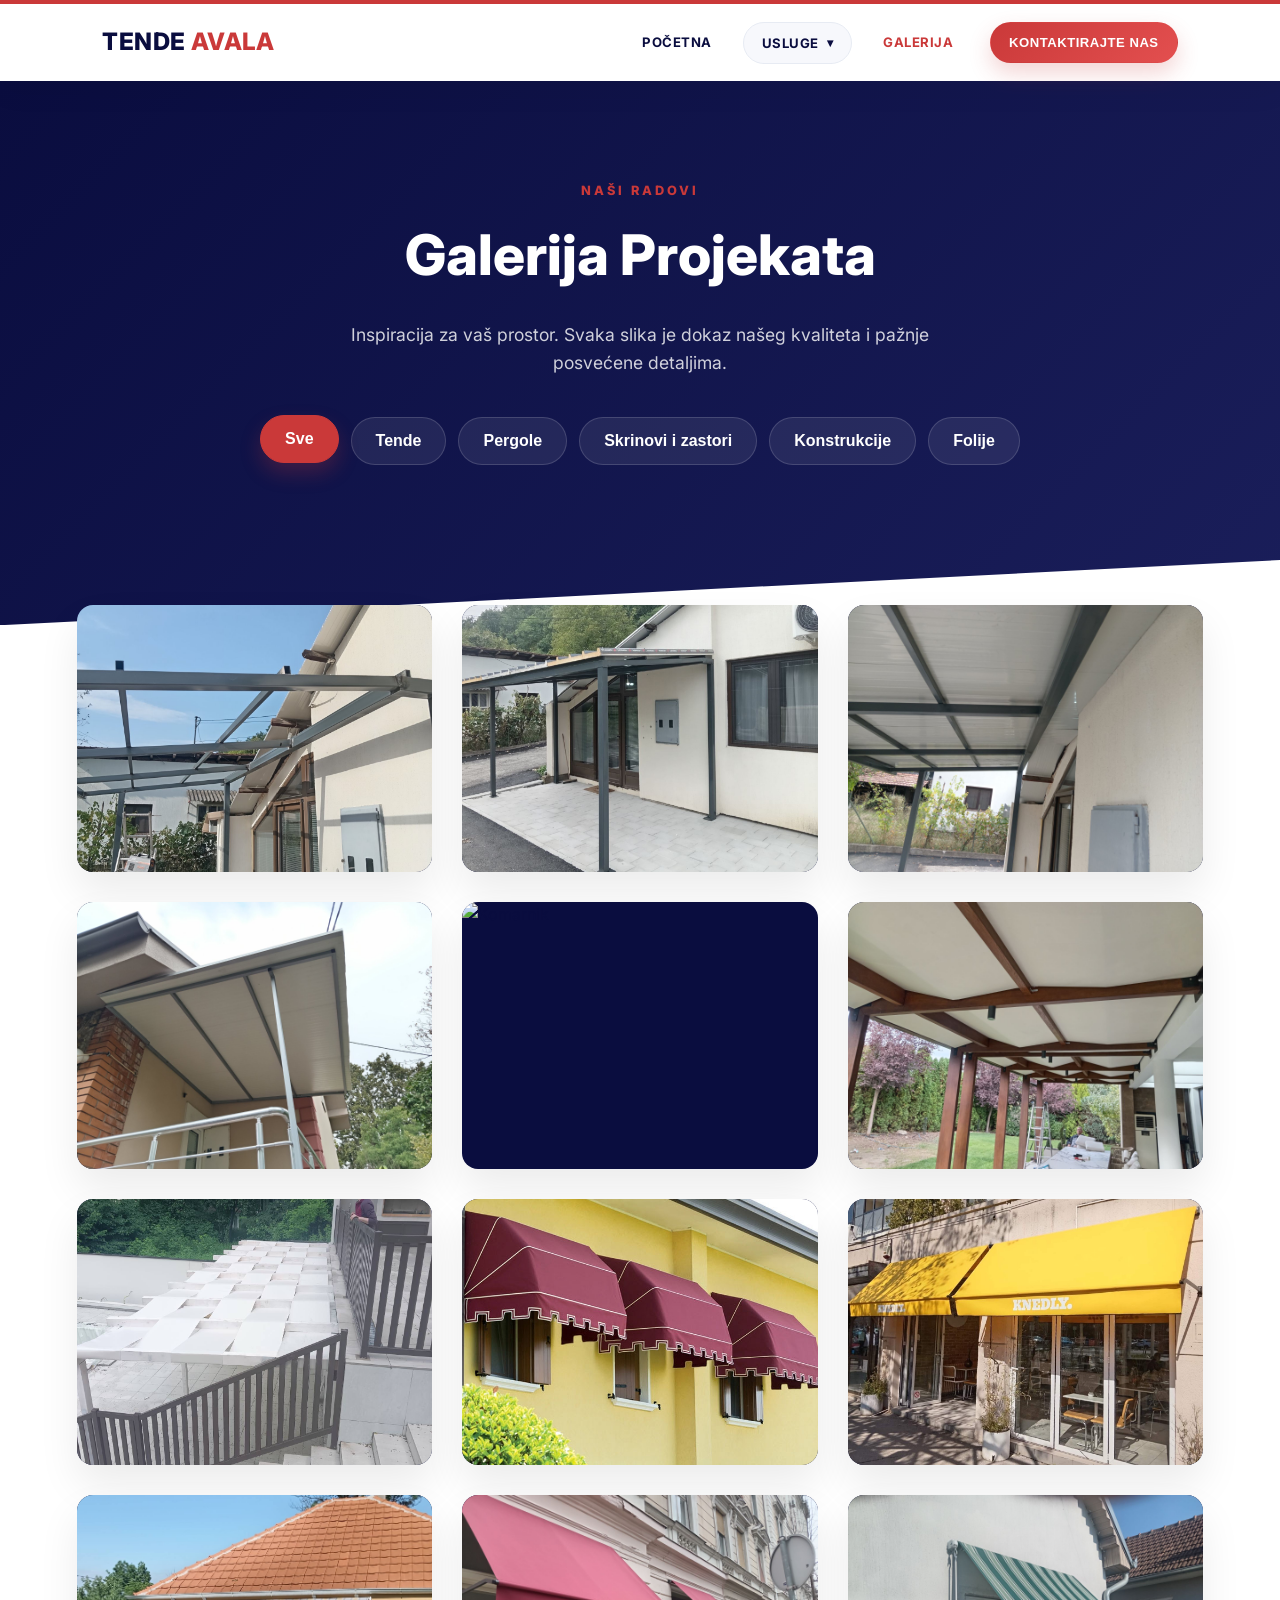
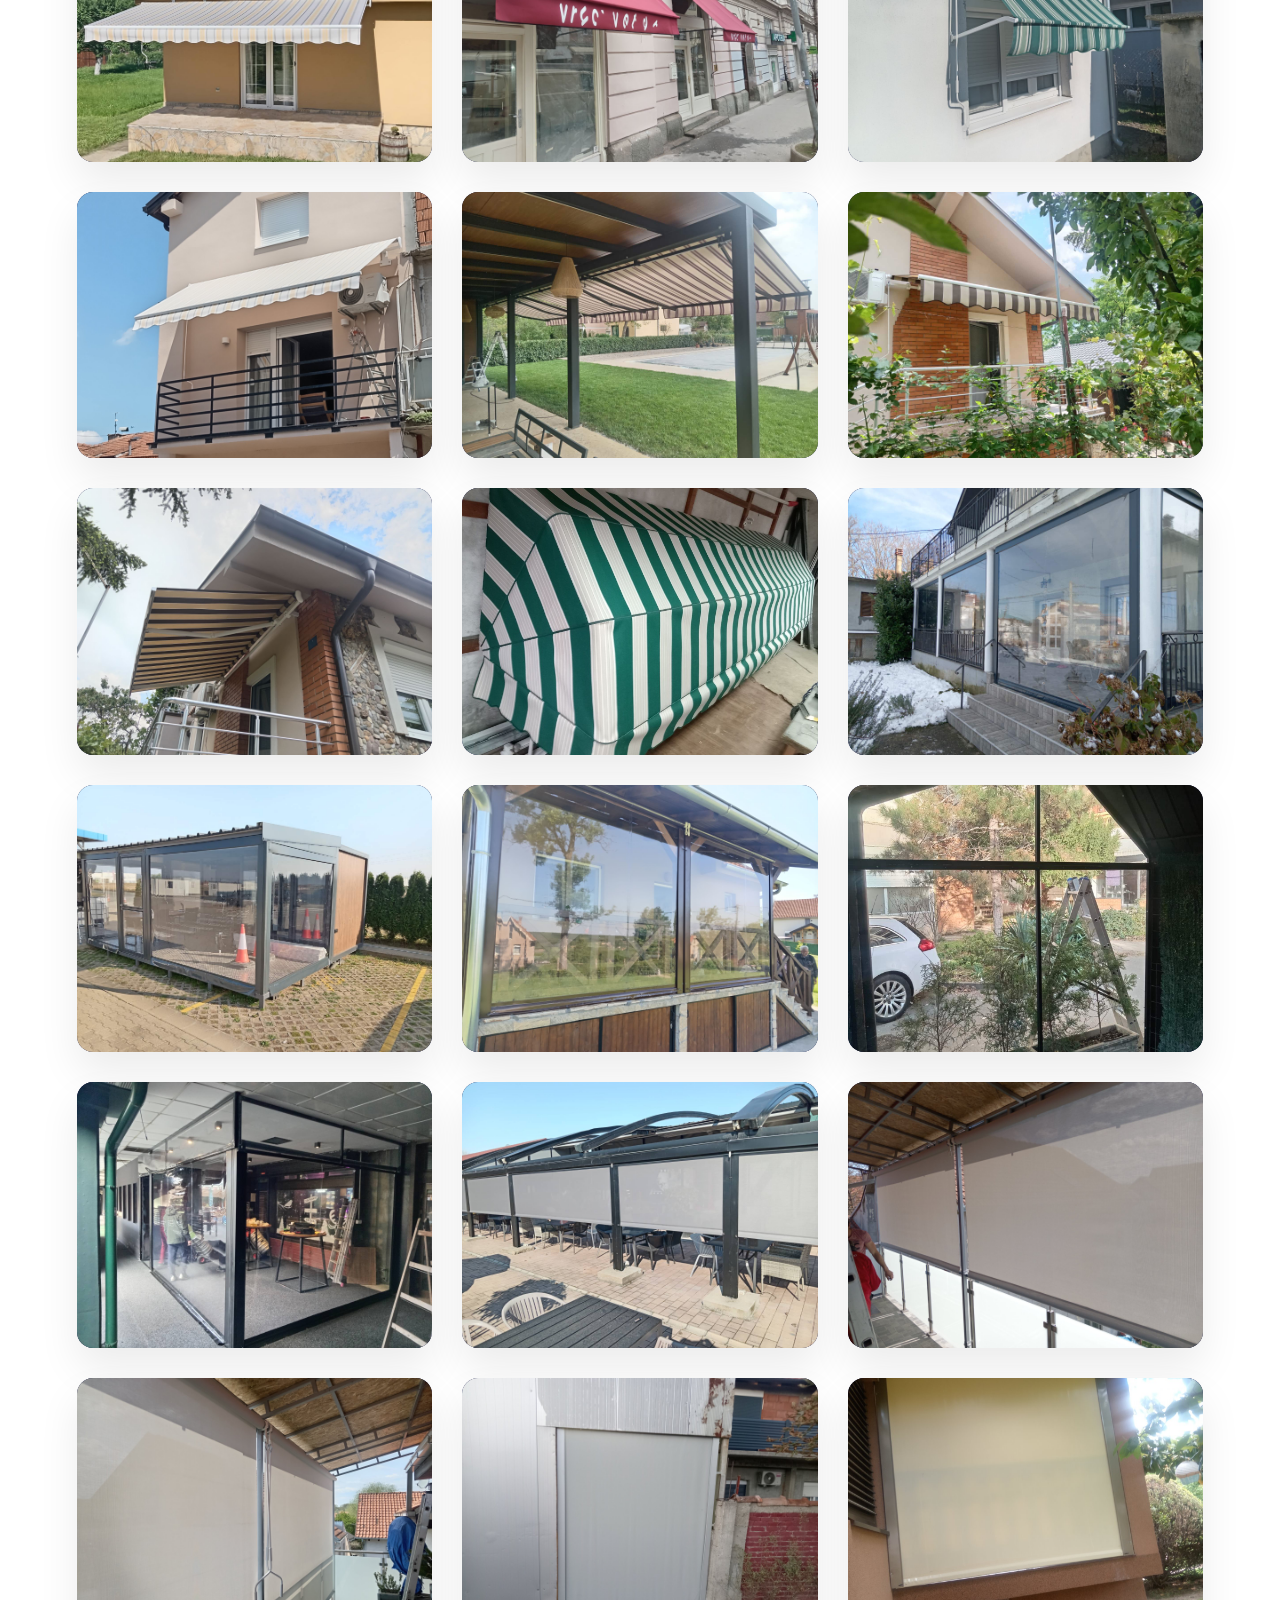
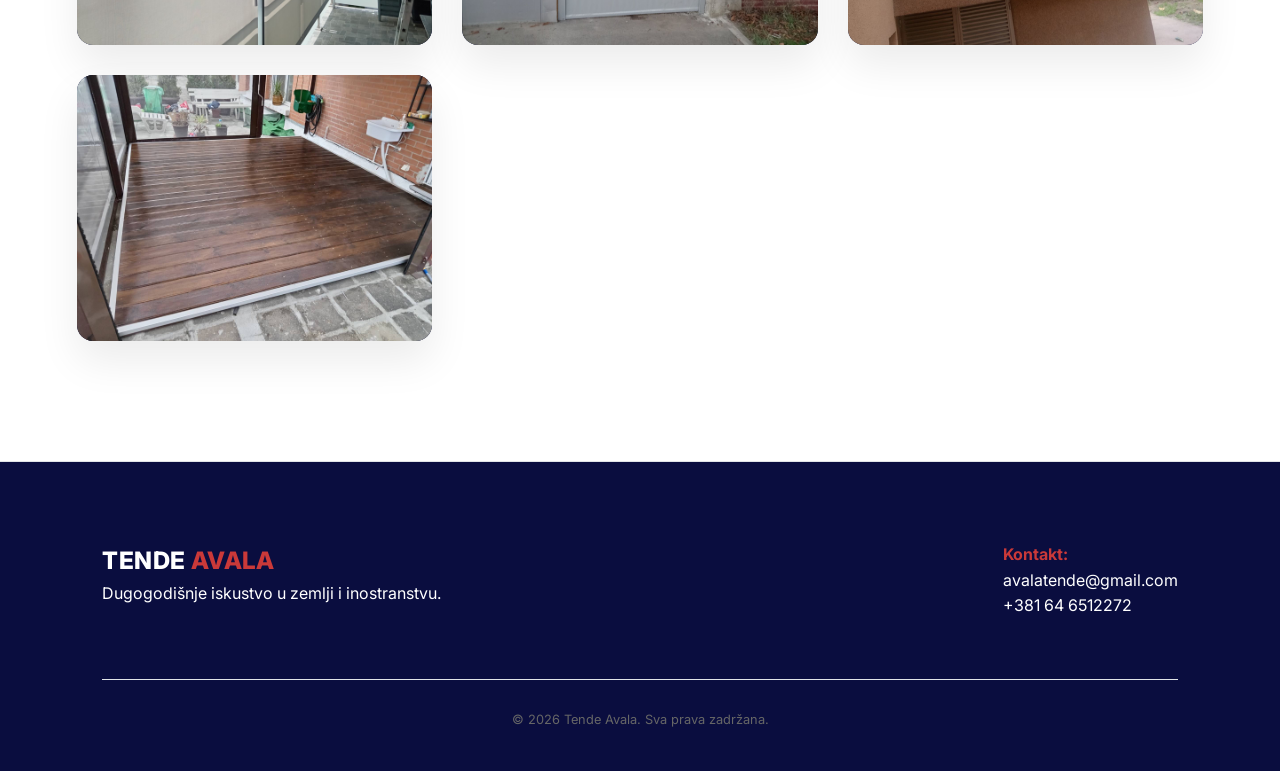
==== galerija.html @ 75082b41 "Add files via upload" ====
<!DOCTYPE html>
<html lang="sr">
<head>
    <meta charset="UTF-8">
    <meta name="viewport" content="width=device-width, initial-scale=1.0">
    <title>Galerija | Tende Avala</title>
    <link rel="stylesheet" href="galerija.css">
    <link href="https://fonts.googleapis.com/css2?family=Inter:wght@300;400;600;700;800&display=swap" rel="stylesheet">
</head>
<body>

    <header>
        <div class="logo">TENDE <span>AVALA</span></div>

        <input type="checkbox" id="nav-check">
        <label for="nav-check" class="nav-toggler" aria-label="Otvori meni">
            <span></span>
            <span></span>
            <span></span>
        </label>

        <nav class="navbar">
            <div class="nav-main-links">
                <a href="pocetna.html" class="nav-pill">Početna</a>

                <div class="nav-dropdown services-dropdown">
                    <button type="button" class="nav-link-btn dropdown-trigger" aria-expanded="false">
                        Usluge <span class="chevron">▾</span>
                    </button>

                    <div class="dropdown-menu nav-services-mobile">
                        <a href="usluge.html">Pregled usluga</a>
                        <a href="usluge.html#obicne-tende">Obične Tende</a>
                        <a href="usluge.html#podijumi">Podijumi</a>
                        <a href="usluge.html#pergole">Pergole</a>
                        <a href="usluge.html#folije">Providne Folije</a>
                        <a href="usluge.html#roletne-venecijaneri">Roletne i Venecijaneri</a>
                        <a href="usluge.html#zastori-skrinovi">Zastori i Skrinovi</a>
                        <a href="usluge.html#komarnici">Komarnici</a>
                        <a href="usluge.html#metalne-konstrukcije">Metalne Konstrukcije</a>
                    </div>
                </div>

                <a href="galerija.html" class="nav-pill active">Galerija</a>
            </div>

            <div class="nav-actions">
                <div class="contact-dropdown">
                    <button type="button" class="contact-btn">
                        Kontaktirajte nas
                    </button>
                    <div class="contact-popup">
                        <span>Direktan poziv</span>
                        <a href="tel:+381646512272">+381 64 6512272</a>
                    </div>
                </div>
            </div>
        </nav>
    </header>

    <main>
        <section class="gal-hero">
            <span class="tag">NAŠI RADOVI</span>
            <h1>Galerija Projekata</h1>
            <p class="lead">Inspiracija za vaš prostor. Svaka slika je dokaz našeg kvaliteta i pažnje posvećene detaljima.</p>
            
            <div class="filter-bar">
                <button class="filter-btn active" data-filter="all">Sve</button>
                <button class="filter-btn" data-filter="tende">Tende</button>
                <button class="filter-btn" data-filter="pergole">Pergole</button>
                <button class="filter-btn" data-filter="skrinovi">Skrinovi i zastori</button>
                <button class="filter-btn" data-filter="konstrukcije">Konstrukcije</button>
                <button class="filter-btn" data-filter="folije">Folije</button>
            </div>
        </section>

        <div class="gallery-grid" id="main-grid">
            <div class="gal-card konstrukcije">
                <img src="slike/konstrukcije/konstrukcija1-1.JPG" alt="Konstrukcija">
                <div class="overlay"><div class="info"><span class="cat">Konstrukcije</span><h3>Noseći profil</h3></div></div>
            </div>
            <div class="gal-card konstrukcije">
                <img src="slike/konstrukcije/konstrukcija1-2.JPG" alt="Konstrukcija">
                <div class="overlay"><div class="info"><span class="cat">Konstrukcije</span><h3>Metalna konstrukcija</h3></div></div>
            </div>
            <div class="gal-card konstrukcije">
                <img src="slike/konstrukcije/konstrukcija1-3.JPG" alt="Konstrukcija">
                <div class="overlay"><div class="info"><span class="cat">Konstrukcije</span><h3>Noseći profil</h3></div></div>
            </div>
            <div class="gal-card konstrukcije">
                <img src="slike/konstrukcije/konstrukcija2.JPG" alt="Konstrukcija">
                <div class="overlay"><div class="info"><span class="cat">Konstrukcije</span><h3>Metalna konstrukcija</h3></div></div>
            </div>

            <div class="gal-card skrinovi">
                <img src="slike/komarnici/komarnik1.JPG" alt="Komarnik">
                <div class="overlay"><div class="info"><span class="cat">Komarnici</span><h3>Komarnik</h3></div></div>
            </div>

            <div class="gal-card pergole">
                <img src="slike/pergole/pergola1.JPG" alt="Pergola">
                <div class="overlay"><div class="info"><span class="cat">Pergole</span><h3>Drvena pergola</h3></div></div>
            </div>
            <div class="gal-card pergole">
                <img src="slike/pergole/pergola2.JPG" alt="Pergola">
                <div class="overlay"><div class="info"><span class="cat">Pergole</span><h3>Sistem pergola</h3></div></div>
            </div>

            <div class="gal-card tende">
                <img src="slike/tenda/tenda1.JPG" alt="Tenda">
                <div class="overlay"><div class="info"><span class="cat">Tende</span><h3>Sistem tendi</h3></div></div>
            </div>
            <div class="gal-card tende">
                <img src="slike/tenda/tenda2.JPG" alt="Tenda">
                <div class="overlay"><div class="info"><span class="cat">Tende</span><h3>Tenda za izlog</h3></div></div>
            </div>
            <div class="gal-card tende">
                <img src="slike/tenda/tenda3.JPG" alt="Tenda">
                <div class="overlay"><div class="info"><span class="cat">Tende</span><h3>Balkonska tenda</h3></div></div>
            </div>
            <div class="gal-card tende">
                <img src="slike/tenda/tenda4.JPG" alt="Tenda">
                <div class="overlay"><div class="info"><span class="cat">Tende</span><h3>Tenda za izlog</h3></div></div>
            </div>
            <div class="gal-card tende">
                <img src="slike/tenda/tenda5.JPG" alt="Tenda">
                <div class="overlay"><div class="info"><span class="cat">Tende</span><h3>Tenda za baštu</h3></div></div>
            </div>
            <div class="gal-card tende">
                <img src="slike/tenda/tenda6.JPG" alt="Tenda">
                <div class="overlay"><div class="info"><span class="cat">Tende</span><h3>Balkonska tenda</h3></div></div>
            </div>
            <div class="gal-card tende">
                <img src="slike/tenda/tenda7.JPG" alt="Tenda">
                <div class="overlay"><div class="info"><span class="cat">Tende</span><h3>Balkonska tenda</h3></div></div>
            </div>
            <div class="gal-card tende">
                <img src="slike/tenda/tenda8.JPG" alt="Tenda">
                <div class="overlay"><div class="info"><span class="cat">Tende</span><h3>Tenda</h3></div></div>
            </div>
            <div class="gal-card tende">
                <img src="slike/tenda/tenda9.JPG" alt="Tenda">
                <div class="overlay"><div class="info"><span class="cat">Tende</span><h3>Tenda</h3></div></div>
            </div>
            <div class="gal-card tende">
                <img src="slike/tenda/tenda10.JPG" alt="Tenda">
                <div class="overlay"><div class="info"><span class="cat">Tende</span><h3>Tenda</h3></div></div>
            </div>

            <div class="gal-card folije">
                <img src="slike/folije/folija1.JPG" alt="Folija">
                <div class="overlay"><div class="info"><span class="cat">Folije</span><h3>PVC Folija</h3></div></div>
            </div>
            <div class="gal-card folije">
                <img src="slike/folije/folija2.JPG" alt="Folija">
                <div class="overlay"><div class="info"><span class="cat">Folije</span><h3>PVC Folija</h3></div></div>
            </div>
            <div class="gal-card folije">
                <img src="slike/folije/folija3.JPG" alt="Folija">
                <div class="overlay"><div class="info"><span class="cat">Folije</span><h3>PVC Folija</h3></div></div>
            </div>
            <div class="gal-card folije">
                <img src="slike/folije/folija4.JPG" alt="Folija">
                <div class="overlay"><div class="info"><span class="cat">Folije</span><h3>PVC Folija</h3></div></div>
            </div>
            <div class="gal-card folije">
                <img src="slike/folije/folija5.JPG" alt="Folija">
                <div class="overlay"><div class="info"><span class="cat">Folije</span><h3>PVC Folija</h3></div></div>
            </div>

            <div class="gal-card skrinovi">
                <img src="slike/skrinovi/skrin1.JPG" alt="Skrin">
                <div class="overlay"><div class="info"><span class="cat">Skrinovi</span><h3>Skrin sistem</h3></div></div>
            </div>
            <div class="gal-card skrinovi">
                <img src="slike/skrinovi/skrin3.JPG" alt="Skrin">
                <div class="overlay"><div class="info"><span class="cat">Skrinovi</span><h3>Skrin</h3></div></div>
            </div>
            <div class="gal-card skrinovi">
                <img src="slike/skrinovi/skrin4.JPG" alt="Skrin">
                <div class="overlay"><div class="info"><span class="cat">Skrinovi</span><h3>Skrin</h3></div></div>
            </div>
            <div class="gal-card skrinovi">
                <img src="slike/skrinovi/zastor1.JPG" alt="Zastor">
                <div class="overlay"><div class="info"><span class="cat">Zastor</span><h3>Zastor</h3></div></div>
            </div>
            <div class="gal-card skrinovi">
                <img src="slike/skrinovi/zastor2.JPG" alt="Zastor">
                <div class="overlay"><div class="info"><span class="cat">Zastor</span><h3>Zastor</h3></div></div>
            </div>

            <div class="gal-card podijumi">
                <img src="slike/podijumi/podijum1.JPG" alt="Podijum">
                <div class="overlay"><div class="info"><span class="cat">Podijumi</span><h3>Drveni podijum</h3></div></div>
            </div>
        </div>
    </main>

    <div id="lightbox" class="lightbox">
        <span class="close-lbox">&times;</span>
        <img class="lightbox-img" id="lightbox-img" alt="Uvećana slika">
        <div id="caption"></div>
    </div>

    <footer>
        <div class="footer-wrap">
            <div class="footer-brand">
                <div class="logo">TENDE <span>AVALA</span></div>
                <p>Dugogodišnje iskustvo u zemlji i inostranstvu.</p>
            </div>
            
            <div class="footer-info">
                <p><strong>Kontakt:</strong></p>
                <p>avalatende@gmail.com</p>
                <p>+381 64 6512272</p>
            </div>
        </div>
        <div class="footer-bottom">
            <p>&copy; 2026 Tende Avala. Sva prava zadržana.</p>
        </div>
    </footer>

    <script>
        const filterBtns = document.querySelectorAll('.filter-btn');
        const cards = document.querySelectorAll('.gal-card');
        const navCheck = document.getElementById('nav-check');

        function closeAllDropdowns() {
            document.querySelectorAll('.services-dropdown, .contact-dropdown').forEach(drop => {
                drop.classList.remove('open');
            });

            document.querySelectorAll('.dropdown-trigger').forEach(btn => {
                btn.setAttribute('aria-expanded', 'false');
            });
        }

        document.querySelectorAll('.dropdown-trigger, .contact-btn').forEach(btn => {
            btn.addEventListener('click', (e) => {
                const wrapper = btn.closest('.services-dropdown, .contact-dropdown');
                const isOpen = wrapper.classList.contains('open');

                closeAllDropdowns();

                if (!isOpen) {
                    wrapper.classList.add('open');
                    if (btn.classList.contains('dropdown-trigger')) {
                        btn.setAttribute('aria-expanded', 'true');
                    }
                }

                e.stopPropagation();
            });
        });

        document.addEventListener('click', (e) => {
            if (!e.target.closest('.nav-dropdown') && !e.target.closest('.contact-dropdown')) {
                closeAllDropdowns();
            }
        });

        filterBtns.forEach(btn => {
            btn.addEventListener('click', () => {
                filterBtns.forEach(b => b.classList.remove('active'));
                btn.classList.add('active');
                const filter = btn.getAttribute('data-filter');

                cards.forEach(card => {
                    if (filter === 'all' || card.classList.contains(filter)) {
                        card.style.display = 'block';
                    } else {
                        card.style.display = 'none';
                    }
                });
            });
        });

        const lightbox = document.getElementById('lightbox');
        const lightboxImg = document.getElementById('lightbox-img');
        const caption = document.getElementById('caption');
        const closeBtn = document.querySelector('.close-lbox');

        cards.forEach(card => {
            card.addEventListener('click', () => {
                const img = card.querySelector('img');
                const titleElement = card.querySelector('h3');
                const title = titleElement ? titleElement.innerText : img.alt;

                lightbox.style.display = 'flex';
                lightboxImg.src = img.src;
                caption.innerText = title;
            });
        });

        closeBtn.onclick = () => lightbox.style.display = 'none';
        lightbox.onclick = (e) => {
            if (e.target === lightbox) lightbox.style.display = 'none';
        };

        document.querySelectorAll('.navbar a').forEach(link => {
            link.addEventListener('click', () => {
                navCheck.checked = false;
                closeAllDropdowns();
            });
        });

        document.addEventListener('keydown', (e) => {
            if (e.key === 'Escape') {
                lightbox.style.display = 'none';
                navCheck.checked = false;
                closeAllDropdowns();
            }
        });
    </script>
</body>
</html>
---- galerija.css ----
:root {
    --red: #ca3939;
    --darkblue: #0a0d3f;
    --white: #ffffff;
    --bg-light: #f8f9fa;
    --grey: #e1e4e8;
    --text-muted: #666;
    --transition: all 0.45s cubic-bezier(0.165, 0.84, 0.44, 1);
}

* {
    margin: 0;
    padding: 0;
    box-sizing: border-box;
}

html {
    scroll-behavior: smooth;
}

body {
    font-family: 'Inter', sans-serif;
    background-color: var(--white);
    color: var(--darkblue);
    line-height: 1.6;
    overflow-x: hidden;
}

/* HEADER */
header {
    display: flex;
    justify-content: space-between;
    align-items: center;
    padding: 15px 8%;
    background: var(--white);
    position: sticky;
    top: 0;
    z-index: 1000;
    border-top: 4px solid var(--red);
    box-shadow: 0 10px 30px rgba(0, 0, 0, 0.05);
}

.logo {
    font-size: 1.5rem;
    font-weight: 800;
    color: var(--darkblue);
    letter-spacing: 0.4px;
}

.logo span {
    color: var(--red);
}

#nav-check {
    display: none;
}

.navbar {
    display: flex;
    align-items: center;
    gap: 18px;
}

.nav-main-links {
    display: flex;
    align-items: center;
    gap: 12px;
}

.nav-pill,
.nav-link-btn,
.contact-btn {
    text-decoration: none;
    font-weight: 700;
    text-transform: uppercase;
    font-size: 0.82rem;
    letter-spacing: 0.5px;
    border-radius: 999px;
    padding: 12px 18px;
    transition: var(--transition);
    border: 1px solid transparent;
    cursor: pointer;
    display: inline-flex;
    align-items: center;
    justify-content: center;
    gap: 8px;
    white-space: nowrap;
}

.nav-pill {
    color: var(--darkblue);
    background: transparent;
}

.nav-pill:hover,
.nav-link-btn:hover {
    background: var(--bg-light);
    color: var(--red);
}

.nav-pill.active {
    color: var(--red);
}

.nav-link-btn {
    background: #f7f8fc;
    color: var(--darkblue);
    border-color: #e7ebf3;
    font-family: inherit;
    appearance: none;
}

.nav-link-btn .chevron {
    font-size: 0.75rem;
    line-height: 1;
    transition: transform 0.25s ease;
}

.nav-dropdown.open .chevron {
    transform: rotate(180deg);
}

.nav-actions {
    display: flex;
    align-items: center;
}

.contact-dropdown {
    position: relative;
}

.contact-btn {
    background: linear-gradient(135deg, var(--red), #e34f4f);
    color: var(--white);
    box-shadow: 0 10px 22px rgba(202, 57, 57, 0.22);
    border-color: transparent;
}

.contact-btn:hover {
    transform: translateY(-1px);
    box-shadow: 0 14px 28px rgba(202, 57, 57, 0.28);
}

.contact-popup,
.dropdown-menu {
    position: absolute;
    top: calc(100% + 12px);
    opacity: 0;
    visibility: hidden;
    transform: translateY(10px);
    transition: var(--transition);
    pointer-events: none;
}

.services-dropdown {
    position: relative;
}

.dropdown-menu {
    left: 0;
    min-width: 280px;
    background: rgba(255, 255, 255, 0.98);
    border: 1px solid #edf1f6;
    border-radius: 18px;
    box-shadow: 0 25px 60px rgba(10, 13, 63, 0.12);
    padding: 10px;
    z-index: 1001;
    backdrop-filter: blur(10px);
}

.dropdown-menu a {
    display: block;
    text-decoration: none;
    color: var(--darkblue);
    font-weight: 700;
    font-size: 0.88rem;
    padding: 12px 14px;
    border-radius: 12px;
    transition: var(--transition);
}

.dropdown-menu a:hover {
    background: var(--bg-light);
    color: var(--red);
}

.contact-popup {
    right: 0;
    min-width: 230px;
    background: rgba(255, 255, 255, 0.98);
    border: 1px solid #edf1f6;
    border-radius: 18px;
    box-shadow: 0 25px 60px rgba(10, 13, 63, 0.12);
    padding: 14px 16px;
    z-index: 1001;
    backdrop-filter: blur(10px);
}

.contact-popup span {
    display: block;
    font-size: 0.75rem;
    color: var(--text-muted);
    margin-bottom: 6px;
    text-transform: uppercase;
    letter-spacing: 1px;
    font-weight: 800;
}

.contact-popup a {
    text-decoration: none;
    color: var(--darkblue);
    font-weight: 800;
    font-size: 0.95rem;
}

.services-dropdown.open .dropdown-menu,
.contact-dropdown.open .contact-popup {
    opacity: 1;
    visibility: visible;
    transform: translateY(0);
    pointer-events: auto;
}

/* Desktop hover */
@media (min-width: 901px) {
    .services-dropdown:hover .dropdown-menu {
        opacity: 1;
        visibility: visible;
        transform: translateY(0);
        pointer-events: auto;
    }

    .contact-dropdown:hover .contact-popup {
        opacity: 1;
        visibility: visible;
        transform: translateY(0);
        pointer-events: auto;
    }
}

/* BURGER */
.nav-toggler {
    display: none;
}

/* HERO */
.gal-hero {
    background: linear-gradient(135deg, var(--darkblue) 0%, #1a1e5a 100%);
    padding: 100px 8% 160px;
    color: var(--white);
    text-align: center;
    clip-path: polygon(0 0, 100% 0, 100% 88%, 0 100%);
}

.tag {
    color: var(--red);
    font-weight: 800;
    font-size: 0.8rem;
    letter-spacing: 3px;
    display: block;
    margin-bottom: 10px;
}

.gal-hero h1 {
    font-size: clamp(2.2rem, 5vw, 3.5rem);
    margin-bottom: 20px;
    font-weight: 800;
}

.lead {
    opacity: 0.8;
    max-width: 650px;
    margin: 0 auto 40px;
    font-size: 1.1rem;
}

/* FILTER BAR */
.filter-bar {
    display: flex;
    justify-content: center;
    gap: 12px;
    flex-wrap: wrap;
    max-width: 820px;
    margin: 30px auto 0;
}

.filter-btn {
    background: rgba(255, 255, 255, 0.08);
    border: 1px solid rgba(255, 255, 255, 0.15);
    color: white;
    padding: 14px 24px;
    border-radius: 999px;
    cursor: pointer;
    font-weight: 700;
    font-size: 1rem;
    transition: var(--transition);
    white-space: nowrap;
}

.filter-btn:hover,
.filter-btn.active {
    background: var(--red);
    border-color: var(--red);
    transform: translateY(-2px);
    box-shadow: 0 10px 20px rgba(202, 57, 57, 0.25);
}

/* GALLERY */
.gallery-grid {
    display: grid;
    grid-template-columns: repeat(auto-fit, minmax(320px, 1fr));
    gap: 30px;
    padding: 80px 6% 120px;
    margin-top: -100px;
    max-width: 1400px;
    margin-left: auto;
    margin-right: auto;
}

.gal-card {
    width: 100%;
    position: relative;
    border-radius: 16px;
    overflow: hidden;
    cursor: pointer;
    background: #0a0d3f;
    box-shadow: 0 20px 40px rgba(0, 0, 0, 0.08);
    transition: var(--transition);
    display: block;
    aspect-ratio: 4 / 3;
}

.gal-card img {
    width: 100%;
    height: 100%;
    object-fit: cover;
    display: block;
    transition: var(--transition);
}

/* OVERLAY */
.overlay {
    position: absolute;
    inset: 0;
    background: linear-gradient(to top, rgba(10, 13, 63, 0.9), transparent 60%);
    display: flex;
    align-items: flex-end;
    padding: 35px;
    opacity: 0;
    transition: var(--transition);
}

.info h3 {
    color: white;
    font-size: 1.4rem;
    margin-top: 5px;
    font-weight: 700;
}

.cat {
    color: var(--red);
    font-weight: 800;
    font-size: 0.8rem;
    text-transform: uppercase;
    letter-spacing: 1.5px;
}

.gal-card:hover {
    transform: translateY(-12px);
    box-shadow: 0 30px 60px rgba(10, 13, 63, 0.2);
}

.gal-card:hover img {
    transform: scale(1.08);
}

.gal-card:hover .overlay {
    opacity: 1;
}

/* LIGHTBOX */
.lightbox {
    display: none;
    position: fixed;
    inset: 0;
    z-index: 2000;
    background: rgba(10, 13, 63, 0.97);
    backdrop-filter: blur(10px);
    align-items: center;
    justify-content: center;
    flex-direction: column;
    padding: 20px;
}

.lightbox-img {
    max-width: 85%;
    max-height: 75vh;
    border-radius: 12px;
    border: 5px solid white;
    box-shadow: 0 0 50px rgba(0, 0, 0, 0.5);
    object-fit: contain;
}

#caption {
    color: white;
    margin-top: 25px;
    font-size: 1.4rem;
    font-weight: 700;
    text-align: center;
}

.close-lbox {
    position: absolute;
    top: 24px;
    right: 28px;
    font-size: 3.2rem;
    color: white;
    cursor: pointer;
    transition: 0.3s;
    line-height: 1;
}

.close-lbox:hover {
    color: var(--red);
    transform: scale(1.08);
}

/* FOOTER */
footer {
    padding: 80px 8% 40px;
    background: var(--darkblue);
    color: var(--white);
    border-top: 1px solid var(--grey);
}

footer .logo {
    color: var(--white);
}

footer .logo span {
    color: var(--red);
}

.footer-wrap {
    display: flex;
    justify-content: space-between;
    gap: 30px;
    align-items: flex-start;
}

.footer-info strong {
    color: var(--red);
}

.footer-bottom {
    margin-top: 60px;
    padding-top: 30px;
    border-top: 1px solid var(--grey);
    text-align: center;
    font-size: 0.8rem;
    color: var(--text-muted);
}

/* RESPONSIVE */
@media (max-width: 900px) {
    header {
        padding: 10px 5%;
        min-height: 70px;
        position: sticky;
    }

    .nav-toggler {
        display: flex;
        flex-direction: column;
        gap: 5px;
        z-index: 1003;
        padding: 10px;
        border-radius: 14px;
        background: #f7f8fc;
        box-shadow: 0 10px 20px rgba(10, 13, 63, 0.08);
        cursor: pointer;
    }

    .nav-toggler span {
        width: 26px;
        height: 2.5px;
        background: var(--darkblue);
        border-radius: 999px;
        transition: 0.3s ease;
    }

    #nav-check:checked ~ .nav-toggler span:nth-child(1) {
        transform: rotate(45deg) translate(5px, 5px);
    }

    #nav-check:checked ~ .nav-toggler span:nth-child(2) {
        opacity: 0;
    }

    #nav-check:checked ~ .nav-toggler span:nth-child(3) {
        transform: rotate(-45deg) translate(5px, -5px);
    }

    .navbar {
        position: fixed;
        top: 0;
        right: -100%;
        width: min(88vw, 380px);
        height: 100vh;
        background: linear-gradient(180deg, rgba(255, 255, 255, 0.98), rgba(247, 248, 252, 0.98));
        transition: 0.45s ease;
        padding: 92px 22px 28px;
        overflow-y: auto;
        display: flex;
        flex-direction: column;
        align-items: stretch;
        gap: 18px;
        box-shadow: -20px 0 40px rgba(10, 13, 63, 0.16);
        border-left: 1px solid rgba(10, 13, 63, 0.06);
        border-top-left-radius: 28px;
        border-bottom-left-radius: 28px;
    }

    #nav-check:checked ~ .navbar {
        right: 0;
    }

    .nav-main-links {
        display: flex;
        flex-direction: column;
        align-items: stretch;
        gap: 10px;
    }

    .nav-pill,
    .nav-link-btn,
    .contact-btn {
        width: 100%;
        justify-content: space-between;
        padding: 14px 16px;
        border-radius: 16px;
        font-size: 0.9rem;
        text-transform: uppercase;
        background: #ffffff;
        border: 1px solid #e7ebf3;
        box-shadow: 0 10px 20px rgba(10, 13, 63, 0.04);
    }

    .nav-pill:hover,
    .nav-link-btn:hover,
    .contact-btn:hover {
        transform: none;
    }

    .nav-actions {
        width: 100%;
    }

    .contact-btn {
        background: linear-gradient(135deg, var(--red), #e14a4a);
        color: var(--white);
        border: none;
    }

    .nav-dropdown {
        width: 100%;
    }

    .contact-dropdown {
        width: 100%;
    }

    .dropdown-menu,
    .contact-popup {
        position: static;
        opacity: 1;
        visibility: visible;
        transform: none;
        pointer-events: auto;
        box-shadow: none;
        border: none;
        background: transparent;
        padding: 0;
        min-width: 0;
        display: none;
        margin-top: 10px;
    }

    .services-dropdown.open .dropdown-menu,
    .contact-dropdown.open .contact-popup {
        display: flex;
        flex-direction: column;
        gap: 8px;
    }

    .dropdown-menu {
        padding-left: 12px;
        border-left: 2px solid rgba(202, 57, 57, 0.18);
    }

    .dropdown-menu a {
        background: #fff;
        border: 1px solid #edf1f6;
        padding: 12px 14px;
        border-radius: 12px;
        font-size: 0.88rem;
    }

    .contact-popup {
        padding-left: 12px;
        border-left: 2px solid rgba(202, 57, 57, 0.18);
    }

    .contact-popup a {
        display: inline-flex;
        width: fit-content;
        background: #fff;
        border: 1px solid #edf1f6;
        padding: 12px 14px;
        border-radius: 12px;
    }

    .gal-hero {
        padding: 80px 5% 130px;
        clip-path: polygon(0 0, 100% 0, 100% 92%, 0 100%);
    }

    .gal-hero h1 {
        font-size: 2.2rem;
    }

    .lead {
        font-size: 1rem;
    }

    .gallery-grid {
        grid-template-columns: 1fr;
        gap: 20px;
        padding: 60px 5% 90px;
        margin-top: -70px;
    }

    .footer-wrap {
        flex-direction: column;
        gap: 25px;
    }

    .footer-bottom {
        margin-top: 35px;
    }

    .lightbox-img {
        max-width: 95%;
    }

    .filter-btn {
        font-size: 0.95rem;
        padding: 13px 22px;
    }
}

@media (max-width: 520px) {
    .gal-hero {
        padding: 70px 5% 115px;
    }

    .filter-bar {
        justify-content: center;
        max-width: 100%;
        gap: 10px;
    }

    .filter-btn {
        font-size: 0.9rem;
        padding: 12px 18px;
    }

    .overlay {
        padding: 22px;
    }

    .info h3 {
        font-size: 1.1rem;
    }

    #caption {
        font-size: 1.1rem;
    }

    .close-lbox {
        top: 18px;
        right: 20px;
        font-size: 2.8rem;
    }
}
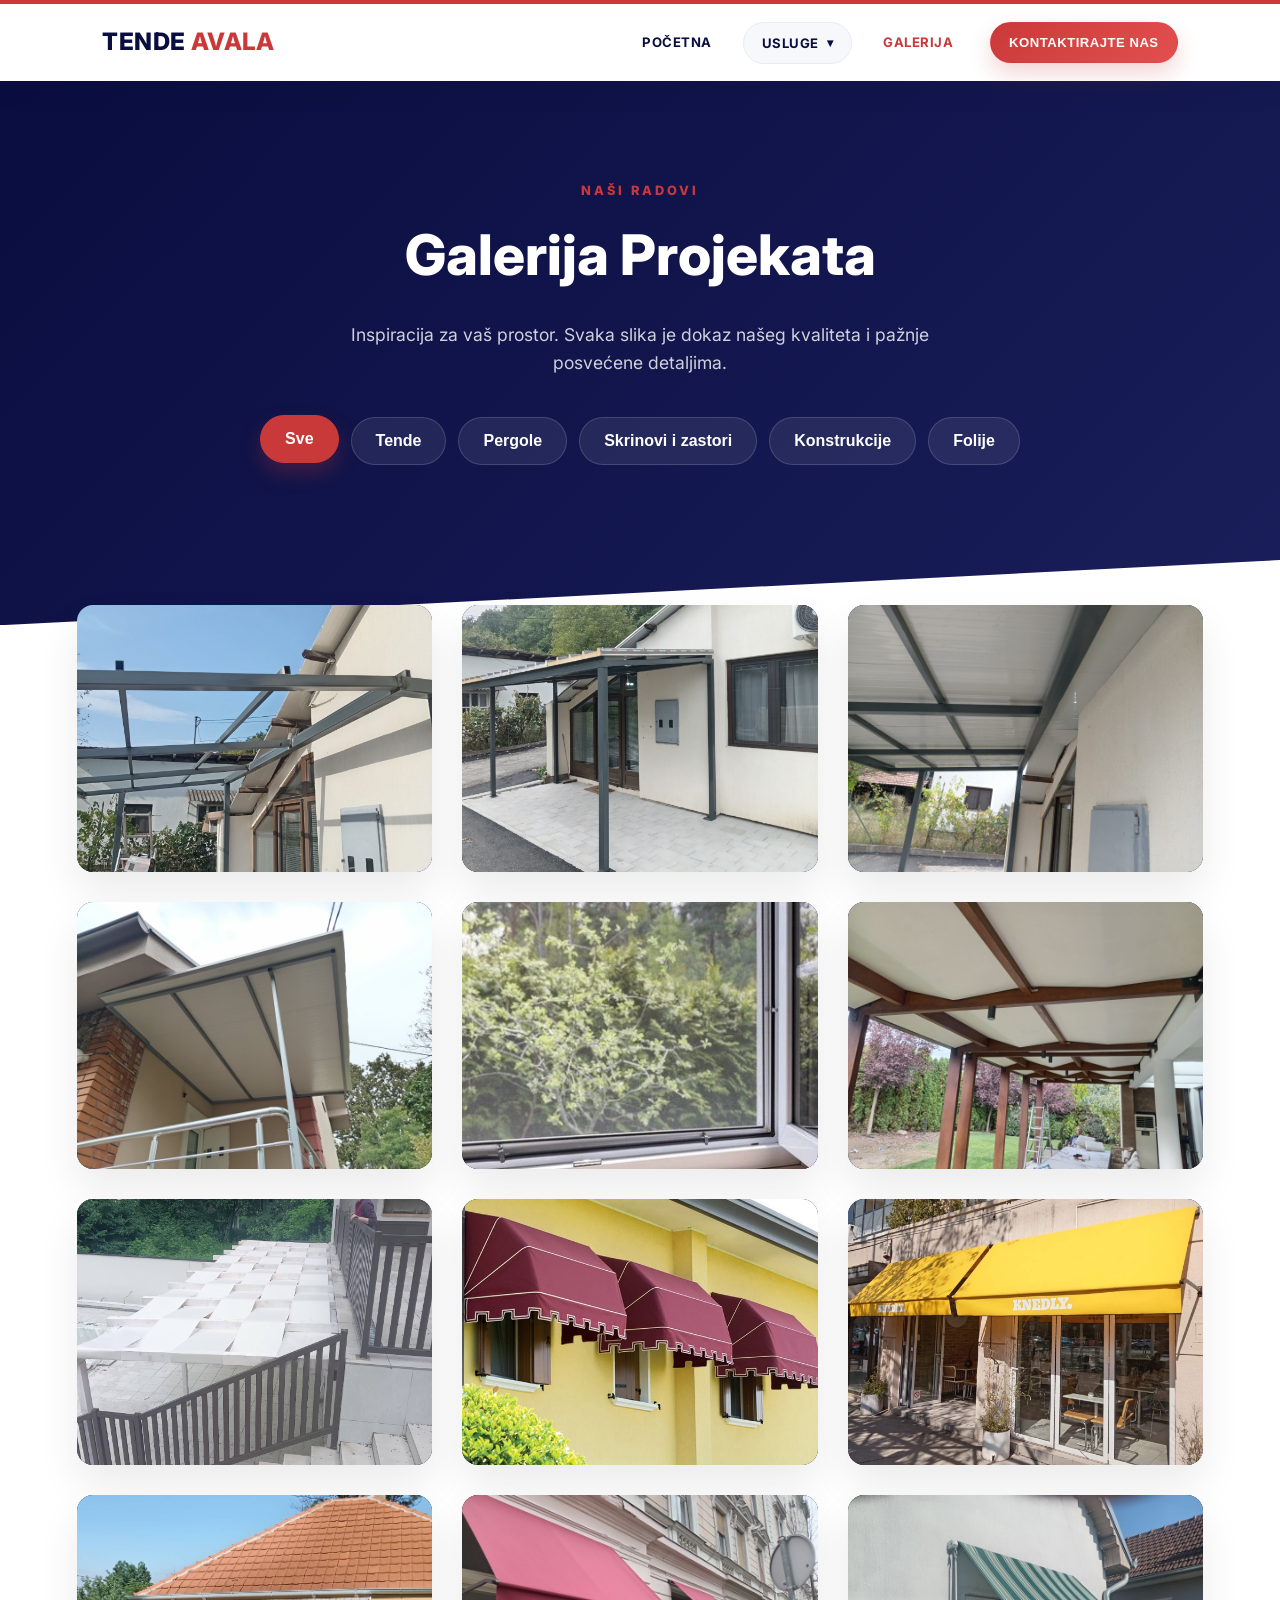
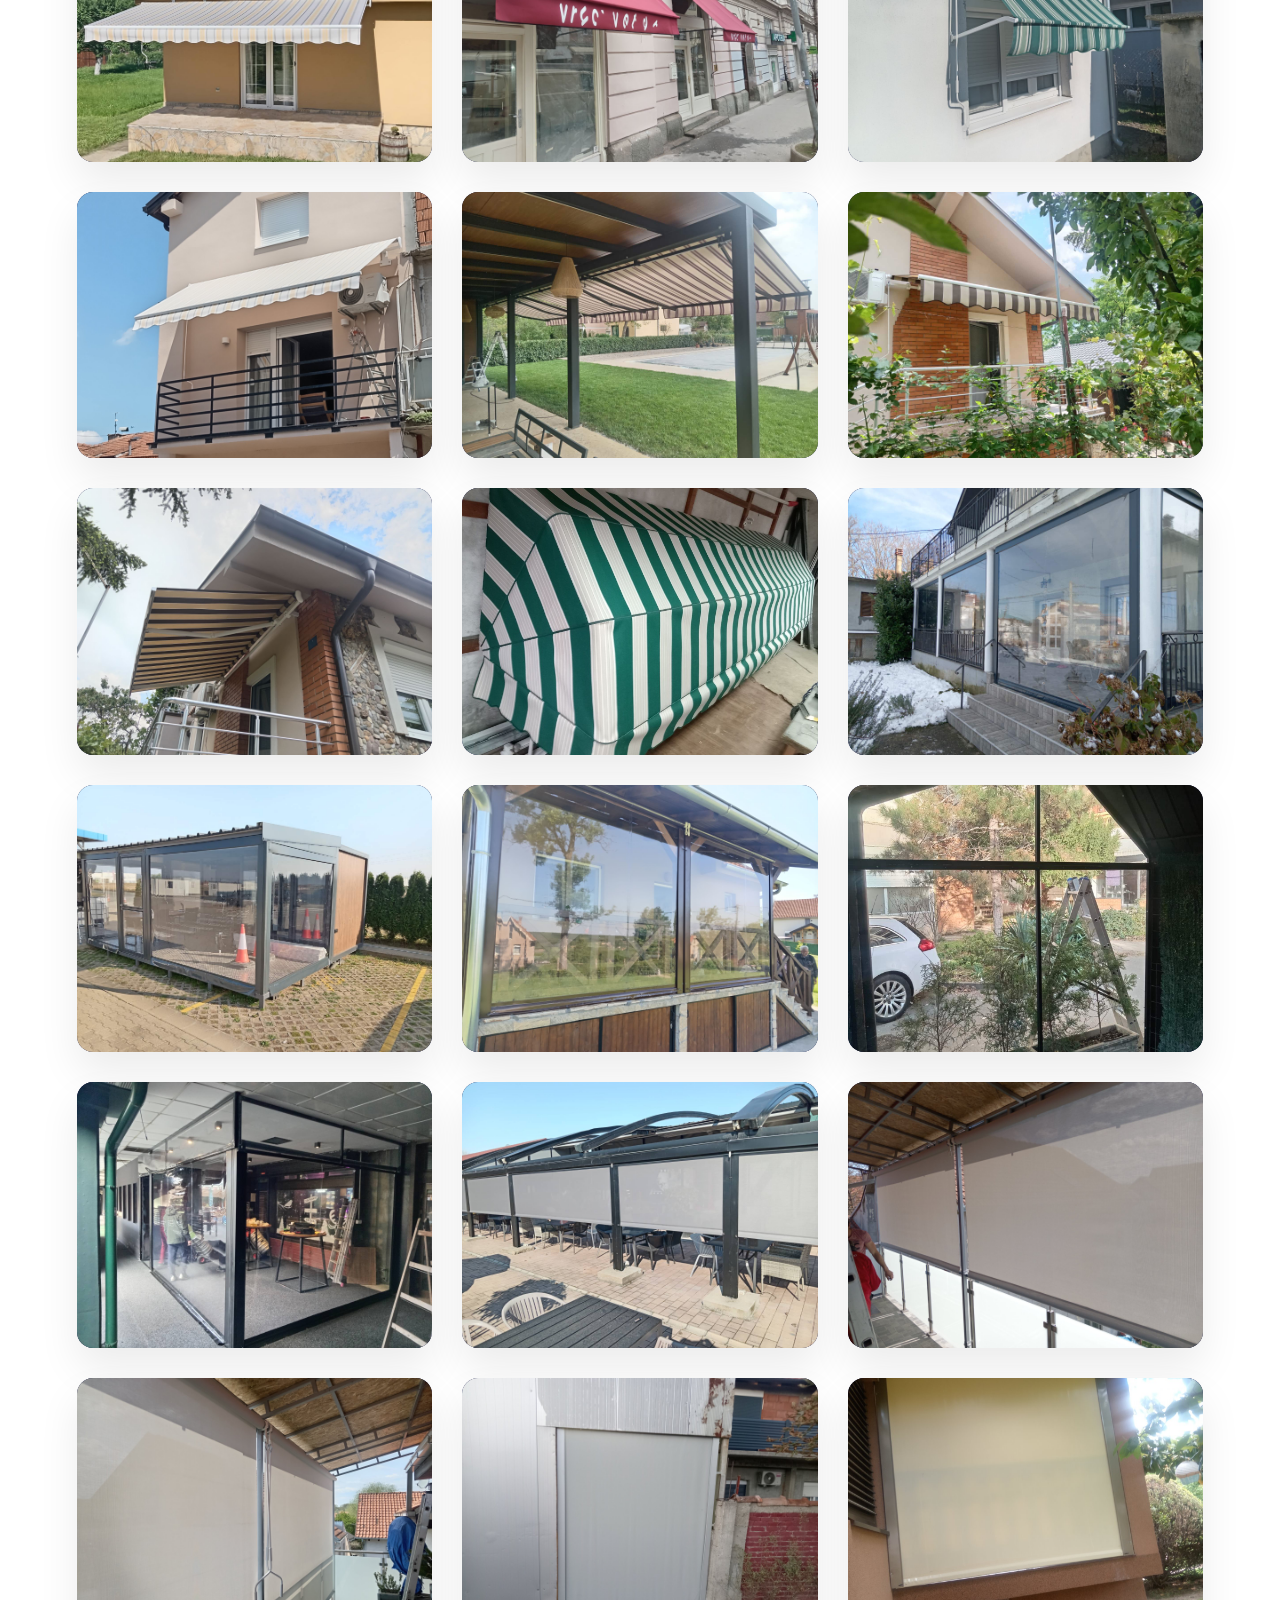
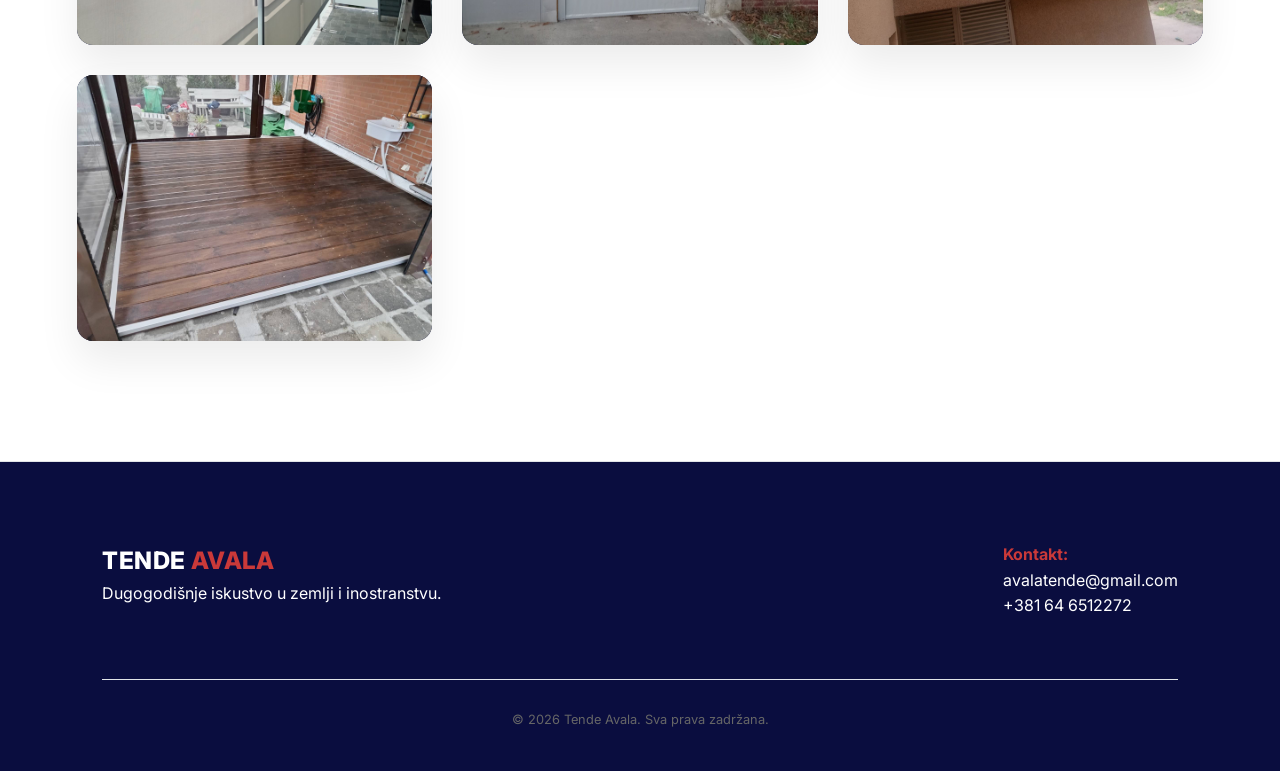
==== commit 593d164c: "Update galerija.html" ====
--- a/galerija.html
+++ b/galerija.html
@@ -93,7 +93,7 @@
             </div>
 
             <div class="gal-card skrinovi">
-                <img src="slike/komarnici/komarnik1.JPG" alt="Komarnik">
+                <img src="slike/komarnici/komarnik1.jpg" alt="Komarnik">
                 <div class="overlay"><div class="info"><span class="cat">Komarnici</span><h3>Komarnik</h3></div></div>
             </div>
 
@@ -313,4 +313,4 @@
         });
     </script>
 </body>
-</html>+</html>
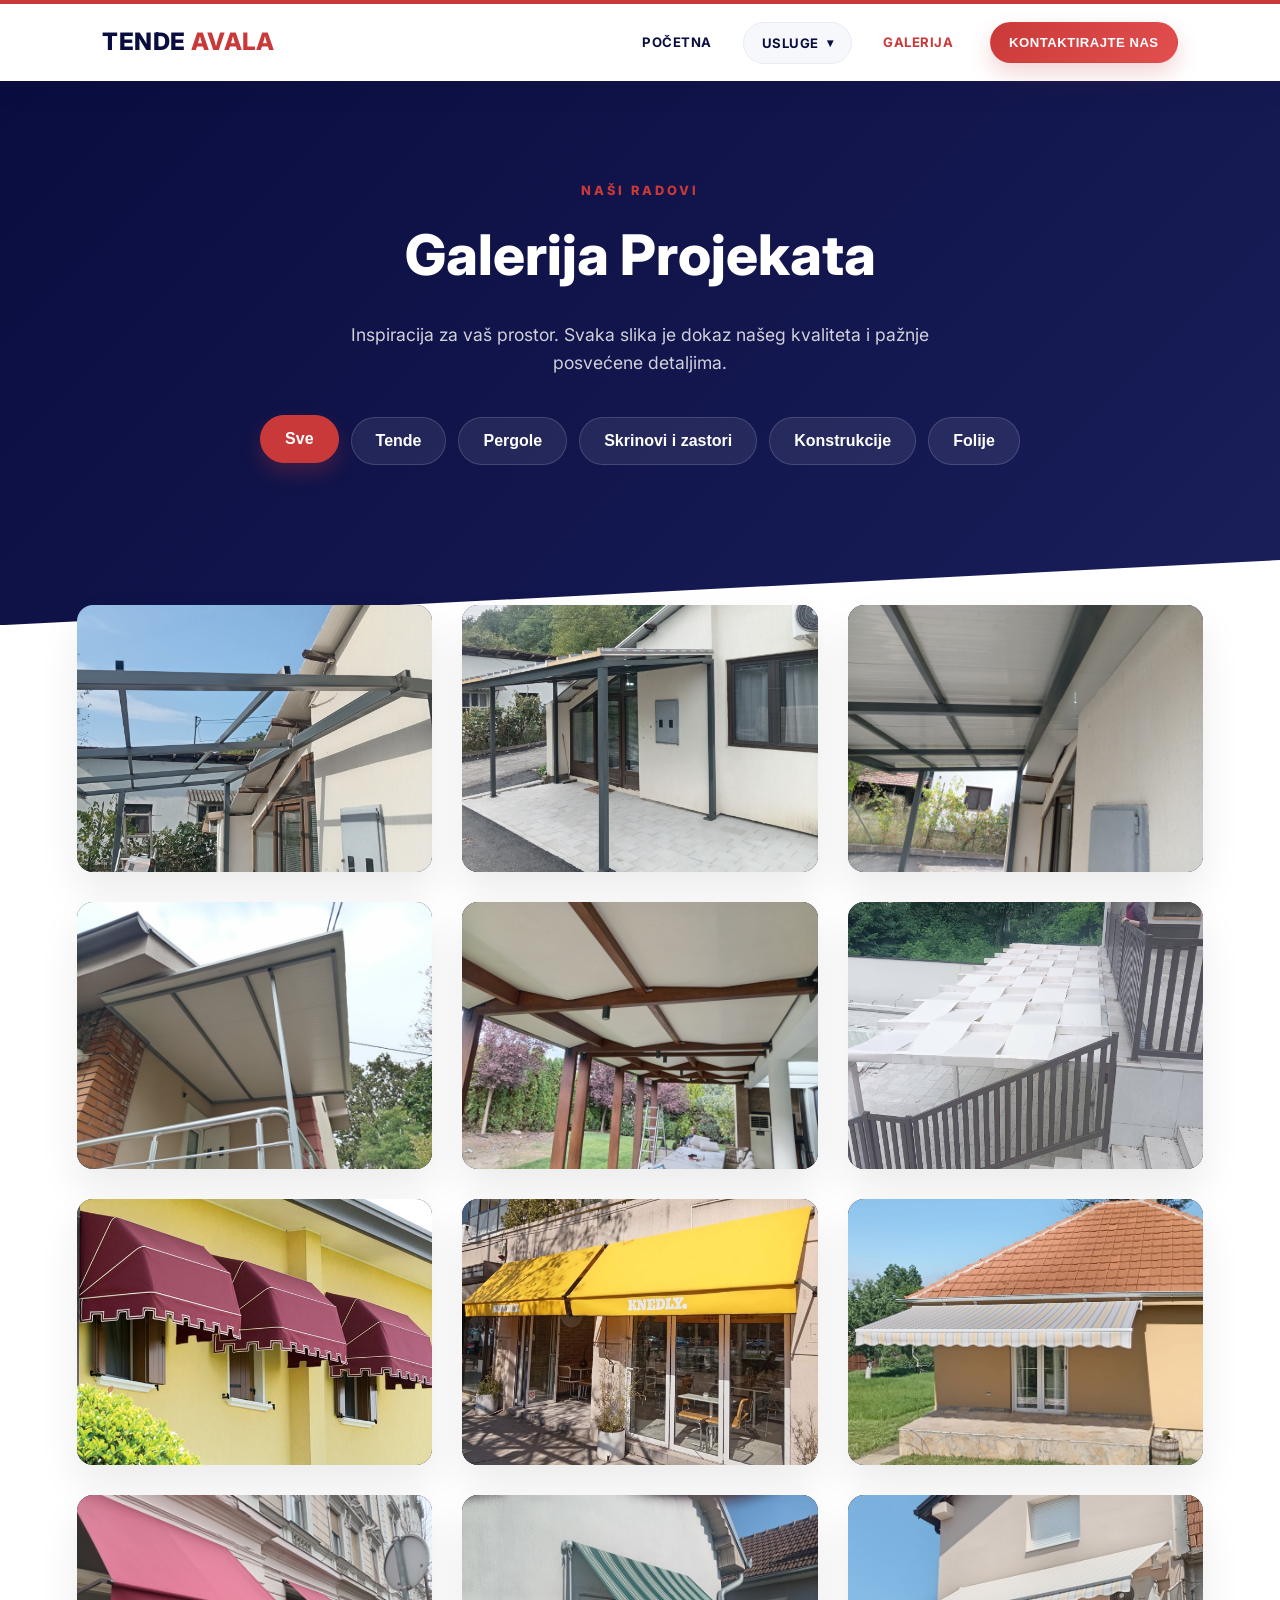
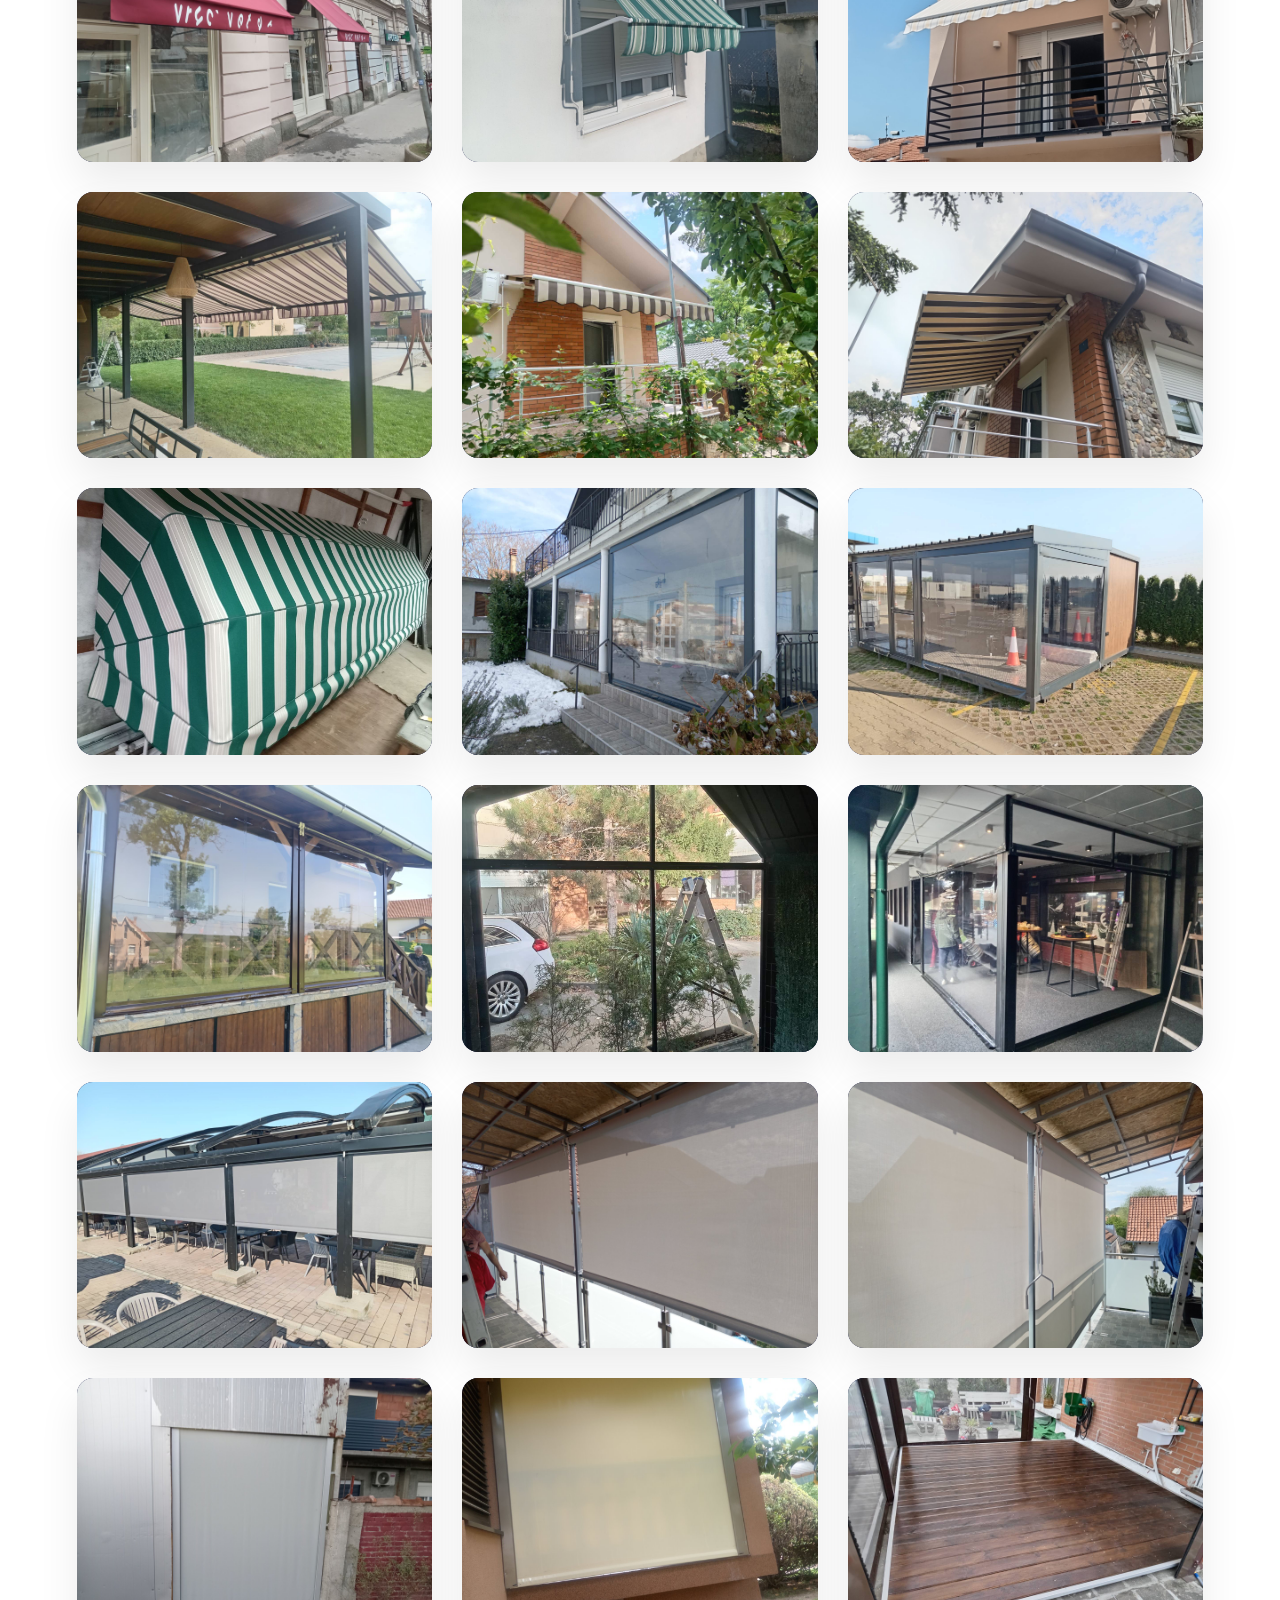
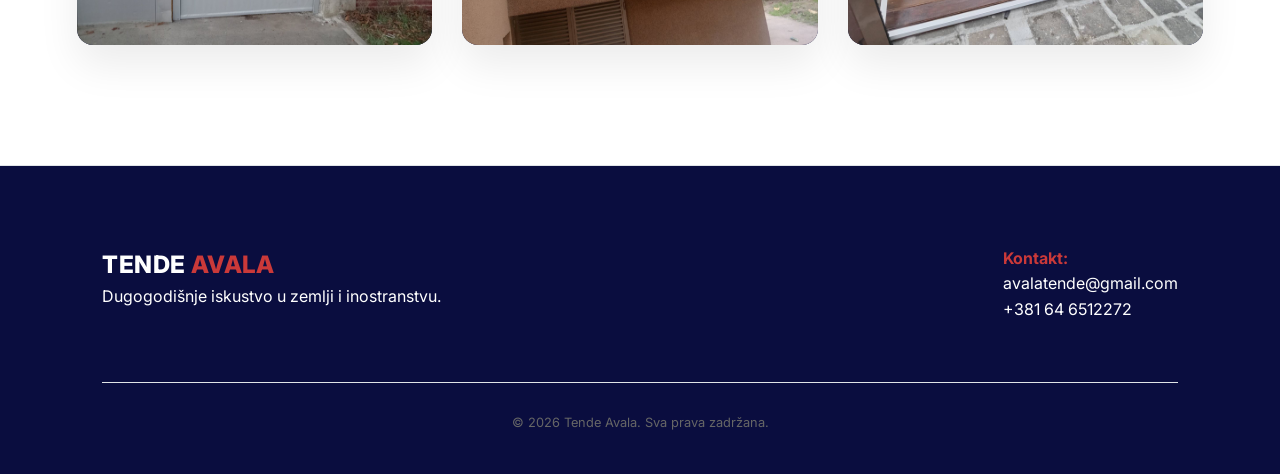
==== commit d2c9b8ea: "Update1 galerija.html" ====
--- a/galerija.html
+++ b/galerija.html
@@ -92,11 +92,6 @@
                 <div class="overlay"><div class="info"><span class="cat">Konstrukcije</span><h3>Metalna konstrukcija</h3></div></div>
             </div>
 
-            <div class="gal-card skrinovi">
-                <img src="slike/komarnici/komarnik1.jpg" alt="Komarnik">
-                <div class="overlay"><div class="info"><span class="cat">Komarnici</span><h3>Komarnik</h3></div></div>
-            </div>
-
             <div class="gal-card pergole">
                 <img src="slike/pergole/pergola1.JPG" alt="Pergola">
                 <div class="overlay"><div class="info"><span class="cat">Pergole</span><h3>Drvena pergola</h3></div></div>
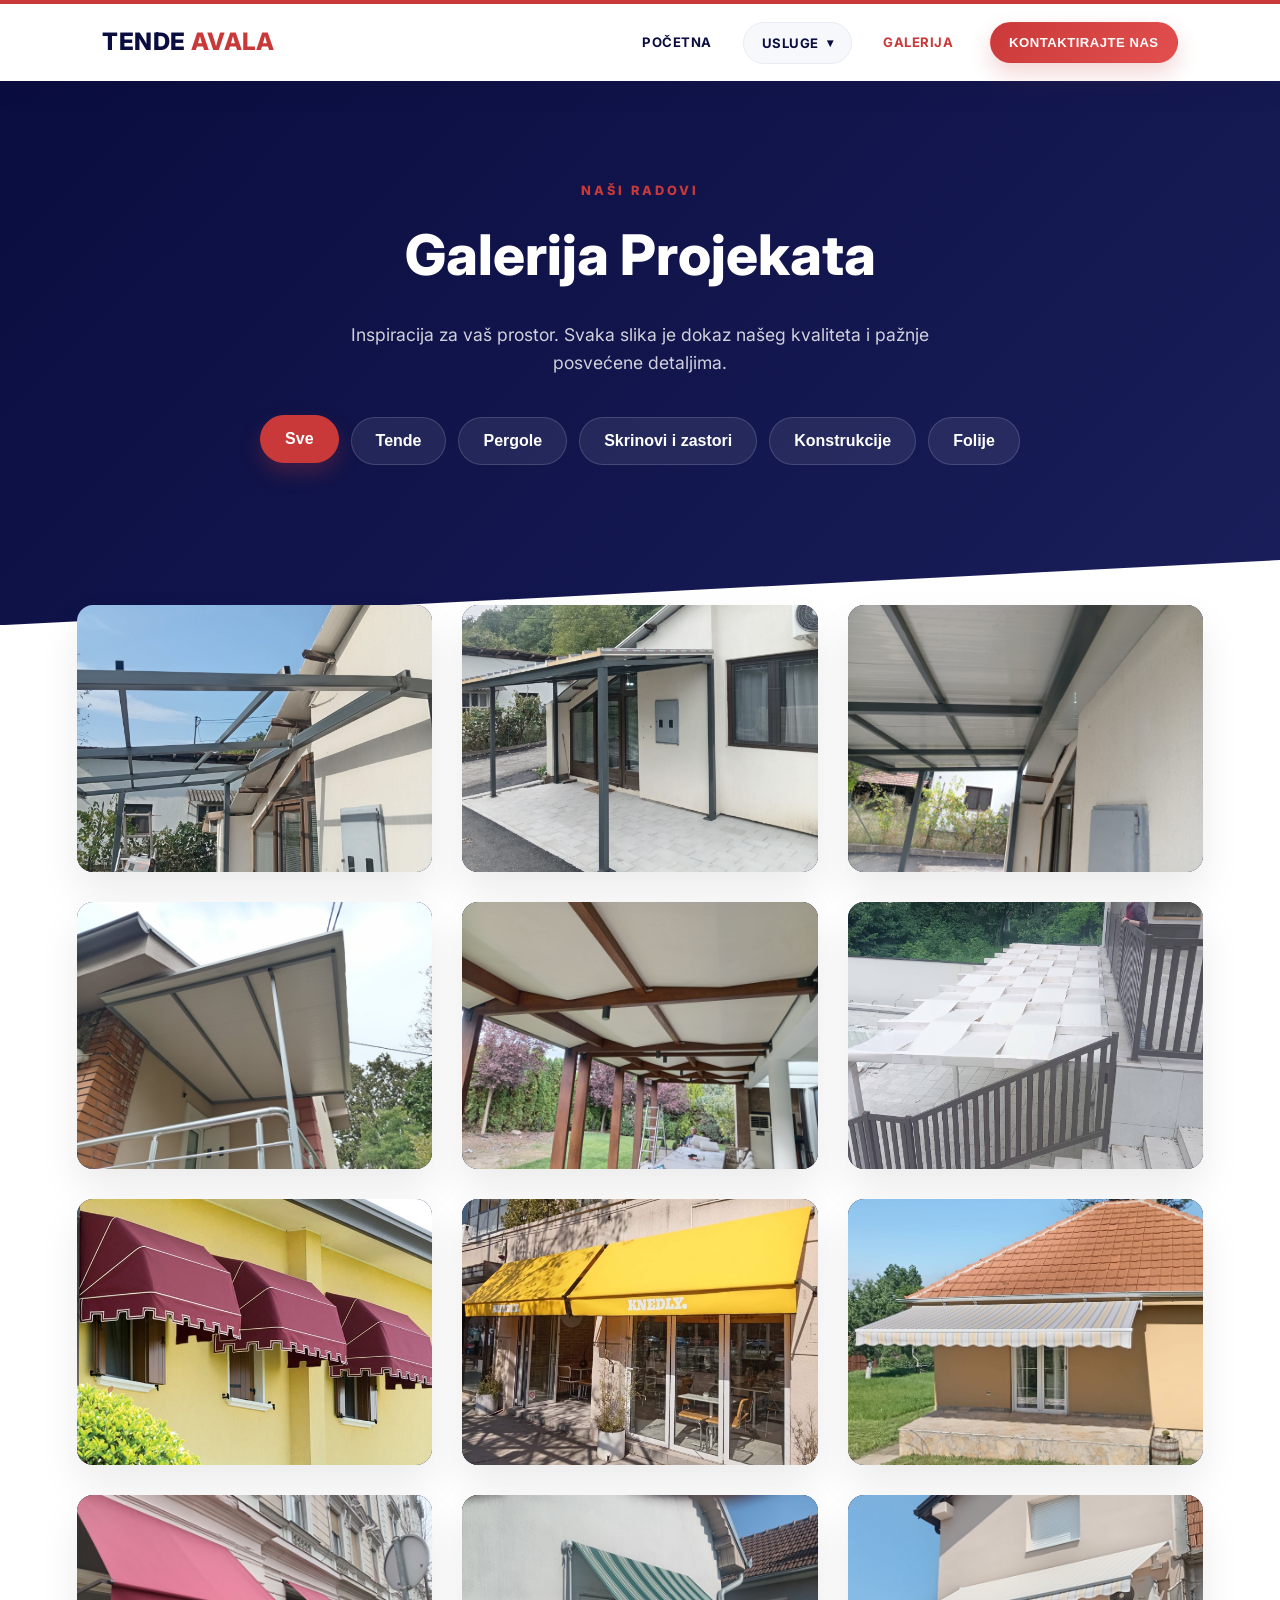
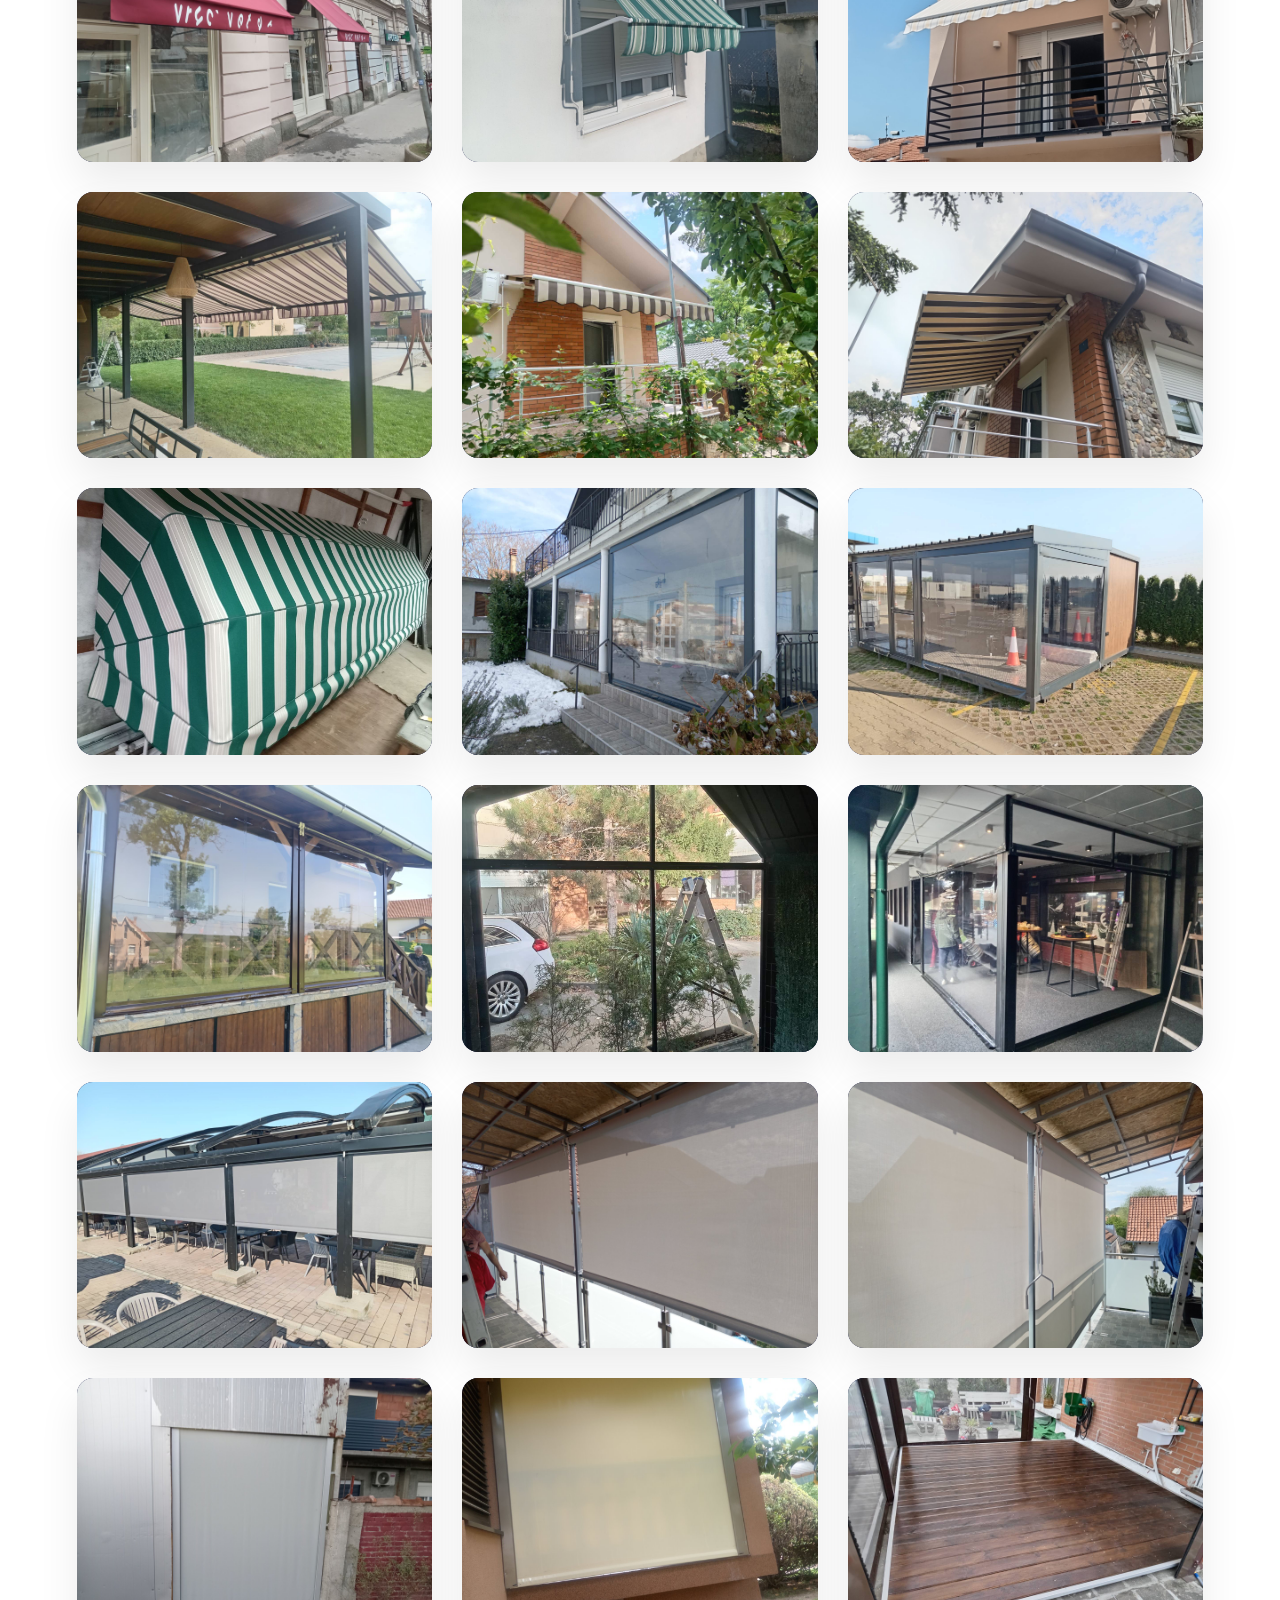
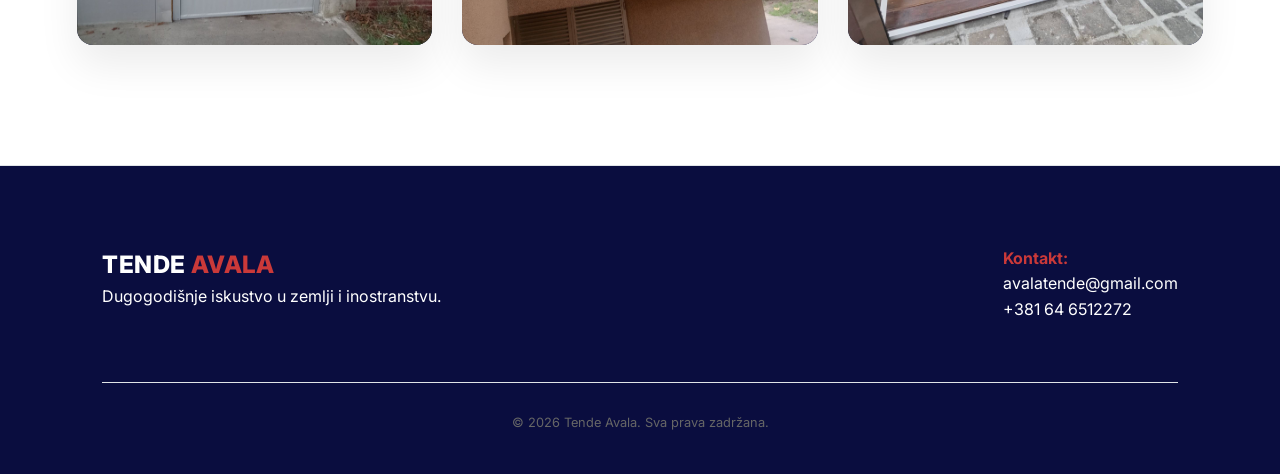
==== commit 4fff676b: "Update galerija.html" ====
--- a/galerija.html
+++ b/galerija.html
@@ -21,7 +21,7 @@
 
         <nav class="navbar">
             <div class="nav-main-links">
-                <a href="pocetna.html" class="nav-pill">Početna</a>
+                <a href="index.html" class="nav-pill">Početna</a>
 
                 <div class="nav-dropdown services-dropdown">
                     <button type="button" class="nav-link-btn dropdown-trigger" aria-expanded="false">
